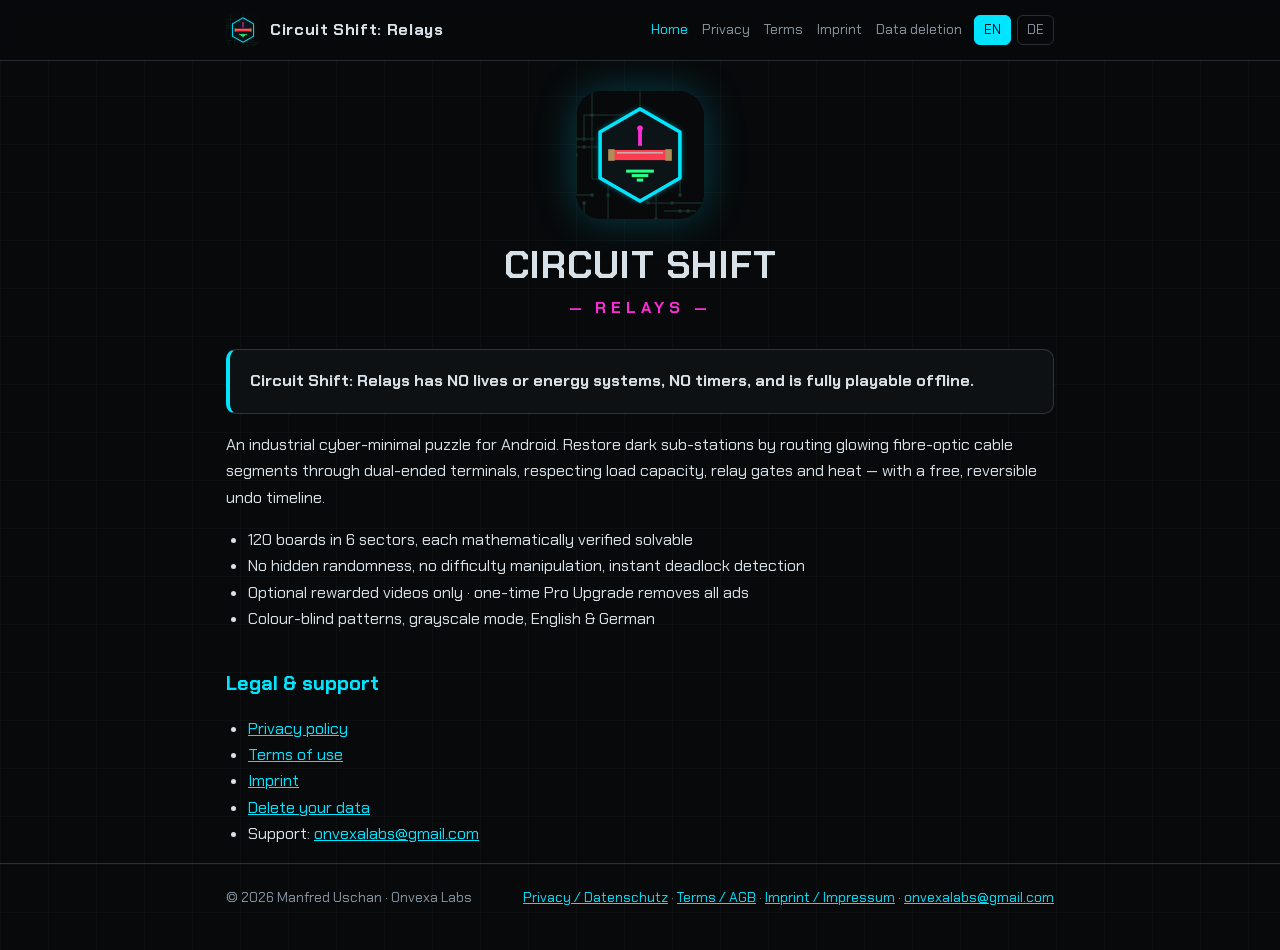
==== index.html @ 5c8f2fd6 "Legal pages v2" ====
<!doctype html>
<html lang="en">
<head>
  <meta charset="utf-8">
  <meta name="viewport" content="width=device-width, initial-scale=1">
  <title>Circuit Shift: Relays · Circuit Shift: Relays</title>
  <meta name="title-en" content="Circuit Shift: Relays · Circuit Shift: Relays">
  <meta name="title-de" content="Circuit Shift: Relays · Circuit Shift: Relays">
  <meta name="description" content="Cozy fairy-light colour sorting puzzle for Android. No lives, no timers, fully offline.">
  <meta name="theme-color" content="#07090b">
  <link rel="icon" type="image/png" href="assets/favicon.png">
  <link rel="apple-touch-icon" href="assets/apple-touch-icon.png">
  <link rel="stylesheet" href="assets/style.css">
  <script src="assets/site.js"></script>
</head>
<body>
  <header class="top">
    <div class="wrap bar">
      <a class="brand" href="index.html"><img src="assets/icon.png" alt="">Circuit Shift: Relays</a>
      <nav class="links">
        <a href="index.html" aria-current="page"><span data-lang="en">Home</span><span data-lang="de">Start</span></a>
        <a href="privacy.html"><span data-lang="en">Privacy</span><span data-lang="de">Datenschutz</span></a>
        <a href="terms.html"><span data-lang="en">Terms</span><span data-lang="de">Nutzungsbedingungen</span></a>
        <a href="imprint.html"><span data-lang="en">Imprint</span><span data-lang="de">Impressum</span></a>
        <a href="delete-data.html"><span data-lang="en">Data deletion</span><span data-lang="de">Datenlöschung</span></a>
      </nav>
      <div class="lang" role="group" aria-label="Language">
        <button type="button" data-set="en" aria-pressed="false">EN</button>
        <button type="button" data-set="de" aria-pressed="false">DE</button>
      </div>
    </div>
  </header>
  <main class="wrap">
    <article data-lang="en" lang="en">

      <section class="hero">
        <img src="assets/icon.png" alt="Circuit Shift: Relays icon" width="128" height="128">
        <h1>CIRCUIT SHIFT</h1>
        <div class="sub">— RELAYS —</div>
      </section>
      <p class="card promise"><strong>Circuit Shift: Relays has NO lives or energy systems, NO timers, and is fully playable offline.</strong></p>
      <p>An industrial cyber-minimal puzzle for Android. Restore dark sub-stations by routing glowing fibre-optic cable segments
      through dual-ended terminals, respecting load capacity, relay gates and heat — with a free, reversible undo timeline.</p>
      <ul>
        <li>120 boards in 6 sectors, each mathematically verified solvable</li>
        <li>No hidden randomness, no difficulty manipulation, instant deadlock detection</li>
        <li>Optional rewarded videos only · one-time Pro Upgrade removes all ads</li>
        <li>Colour-blind patterns, grayscale mode, English &amp; German</li>
      </ul>
      <h2>Legal &amp; support</h2>
      <ul>
        <li><a href="privacy.html">Privacy policy</a></li>
        <li><a href="terms.html">Terms of use</a></li>
        <li><a href="imprint.html">Imprint</a></li>
        <li><a href="delete-data.html">Delete your data</a></li>
        <li>Support: <a href="mailto:onvexalabs@gmail.com">onvexalabs@gmail.com</a></li>
      </ul>

    </article>
    <article data-lang="de" lang="de">

      <section class="hero">
        <img src="assets/icon.png" alt="Circuit Shift: Relays Icon" width="128" height="128">
        <h1>CIRCUIT SHIFT</h1>
        <div class="sub">— RELAYS —</div>
      </section>
      <p class="card promise"><strong>Circuit Shift: Relays hat KEINE Leben- oder Energiesysteme, KEINE Timer und ist vollständig offline spielbar.</strong></p>
      <p>Ein gemütliches, entspannendes Farb-Sortierrätsel für Android. Häng die Lichterketten auf: Bewege leuchtende
      Lampen von den Enden der Ketten, bis jede Farbe ihre eigene Kette hat – und der ganze Raum zu leuchten beginnt.</p>
      <ul>
        <li>120 ausgewählte Rätsel in sechs gemütlichen Räumen, jedes garantiert lösbar</li>
        <li>Leicht zu lernen: Lampe am Ende einer Kette antippen, Ziel antippen</li>
        <li>Kostenloses Rückgängig, hilfreiche Tipps, keine Timer, keine Leben – komplett offline</li>
        <li>Jede Farbe hat ihre eigene Lampenform (Herz, Stern, Blume …), Deutsch &amp; Englisch</li>
      </ul>
      <h2>Rechtliches &amp; Support</h2>
      <ul>
        <li><a href="privacy.html?lang=de">Datenschutzerklärung</a></li>
        <li><a href="terms.html?lang=de">Nutzungsbedingungen</a></li>
        <li><a href="imprint.html?lang=de">Impressum</a></li>
        <li><a href="delete-data.html?lang=de">Datenlöschung</a></li>
        <li>Support: <a href="mailto:onvexalabs@gmail.com">onvexalabs@gmail.com</a></li>
      </ul>

    </article>
  </main>
  <footer>
    <div class="wrap">
      <span>© 2026 Manfred Uschan · Onvexa Labs</span>
      <span><a href="privacy.html">Privacy / Datenschutz</a> · <a href="terms.html">Terms / AGB</a> · <a href="imprint.html">Imprint / Impressum</a> · <a href="mailto:onvexalabs@gmail.com">onvexalabs@gmail.com</a></span>
    </div>
  </footer>
</body>
</html>
---- assets/style.css ----
@font-face { font-family: "Chakra Petch"; src: url("fonts/ChakraPetch-Regular.ttf") format("truetype"); font-weight: 400; font-display: swap; }
@font-face { font-family: "Chakra Petch"; src: url("fonts/ChakraPetch-Bold.ttf") format("truetype"); font-weight: 700; font-display: swap; }
:root {
  --bg: #07090b;
  --panel: #0d1114;
  --trace: #12221c;
  --text: #d8e1e8;
  --dim: #8a97a3;
  --accent: #00e5ff;
  --accent2: #ff2bd6;
  --warn: #ffb000;
  --line: rgba(107, 118, 130, .35);
}
* { box-sizing: border-box; }
html { -webkit-text-size-adjust: 100%; }
body {
  margin: 0;
  background: var(--bg);
  background-image:
    linear-gradient(rgba(255,255,255,.025) 1px, transparent 1px),
    linear-gradient(90deg, rgba(255,255,255,.025) 1px, transparent 1px);
  background-size: 48px 48px;
  color: var(--text);
  font: 16px/1.65 "Chakra Petch", system-ui, -apple-system, "Segoe UI", Roboto, sans-serif;
}
a { color: var(--accent); }
a:hover { color: #7ff3ff; }
header.top {
  border-bottom: 1px solid var(--line);
  background: rgba(7, 9, 11, .92);
  position: sticky; top: 0; z-index: 5;
  backdrop-filter: blur(6px);
}
.wrap { max-width: 860px; margin: 0 auto; padding: 0 16px; }
.bar { display: flex; align-items: center; gap: 12px; min-height: 60px; flex-wrap: wrap; }
.brand { display: flex; align-items: center; gap: 10px; color: var(--text); text-decoration: none; font-weight: 700; letter-spacing: .04em; }
.brand img { width: 34px; height: 34px; border-radius: 8px; }
nav.links { display: flex; gap: 14px; flex-wrap: wrap; margin-left: auto; font-size: 14px; }
nav.links a { color: var(--dim); text-decoration: none; }
nav.links a[aria-current="page"], nav.links a:hover { color: var(--accent); }
.lang { display: flex; gap: 6px; }
.lang button {
  background: transparent; color: var(--dim); border: 1px solid var(--line);
  border-radius: 6px; padding: 3px 9px; font: inherit; font-size: 13px; cursor: pointer;
}
.lang button[aria-pressed="true"] { color: var(--bg); background: var(--accent); border-color: var(--accent); }
main { padding: 28px 0 60px; }
h1 { font-size: 30px; line-height: 1.2; margin: 8px 0 6px; letter-spacing: .02em; }
h2 { font-size: 20px; margin: 34px 0 8px; color: var(--accent); }
h3 { font-size: 17px; margin: 22px 0 6px; }
.meta { color: var(--dim); font-size: 14px; margin-bottom: 18px; }
.card {
  background: var(--panel); border: 1px solid var(--line); border-radius: 10px;
  padding: 18px 20px; margin: 18px 0;
}
.hero { text-align: center; padding: 30px 0 10px; }
.hero img { width: 128px; height: 128px; border-radius: 26px; box-shadow: 0 0 40px rgba(0,229,255,.25); }
.hero h1 { font-size: 38px; margin-top: 16px; }
.hero .sub { color: var(--accent2); letter-spacing: .3em; font-weight: 700; }
.promise { border-left: 4px solid var(--accent); }
.todo { background: rgba(255,176,0,.15); color: var(--warn); border: 1px dashed var(--warn); padding: 0 4px; border-radius: 4px; }
table { width: 100%; border-collapse: collapse; font-size: 15px; }
th, td { text-align: left; vertical-align: top; padding: 8px 10px; border-bottom: 1px solid var(--line); }
th { color: var(--dim); font-weight: 600; }
.tablewrap { overflow-x: auto; }
ul { padding-left: 22px; }
footer { border-top: 1px solid var(--line); color: var(--dim); font-size: 14px; padding: 22px 0 40px; }
footer .wrap { display: flex; gap: 16px; flex-wrap: wrap; justify-content: space-between; }
code { background: #111a1f; padding: 1px 5px; border-radius: 4px; font-size: 14px; }
/* language switching: without JS both languages stay visible */
html.js [data-lang] { display: none; }
html.js.lang-en [data-lang="en"], html.js.lang-de [data-lang="de"] { display: block; }
html:not(.js) [data-lang="de"] { border-top: 1px solid var(--line); margin-top: 40px; padding-top: 10px; }
@media (max-width: 560px) {
  h1 { font-size: 25px; }
  .hero h1 { font-size: 30px; }
  nav.links { width: 100%; margin-left: 0; }
}
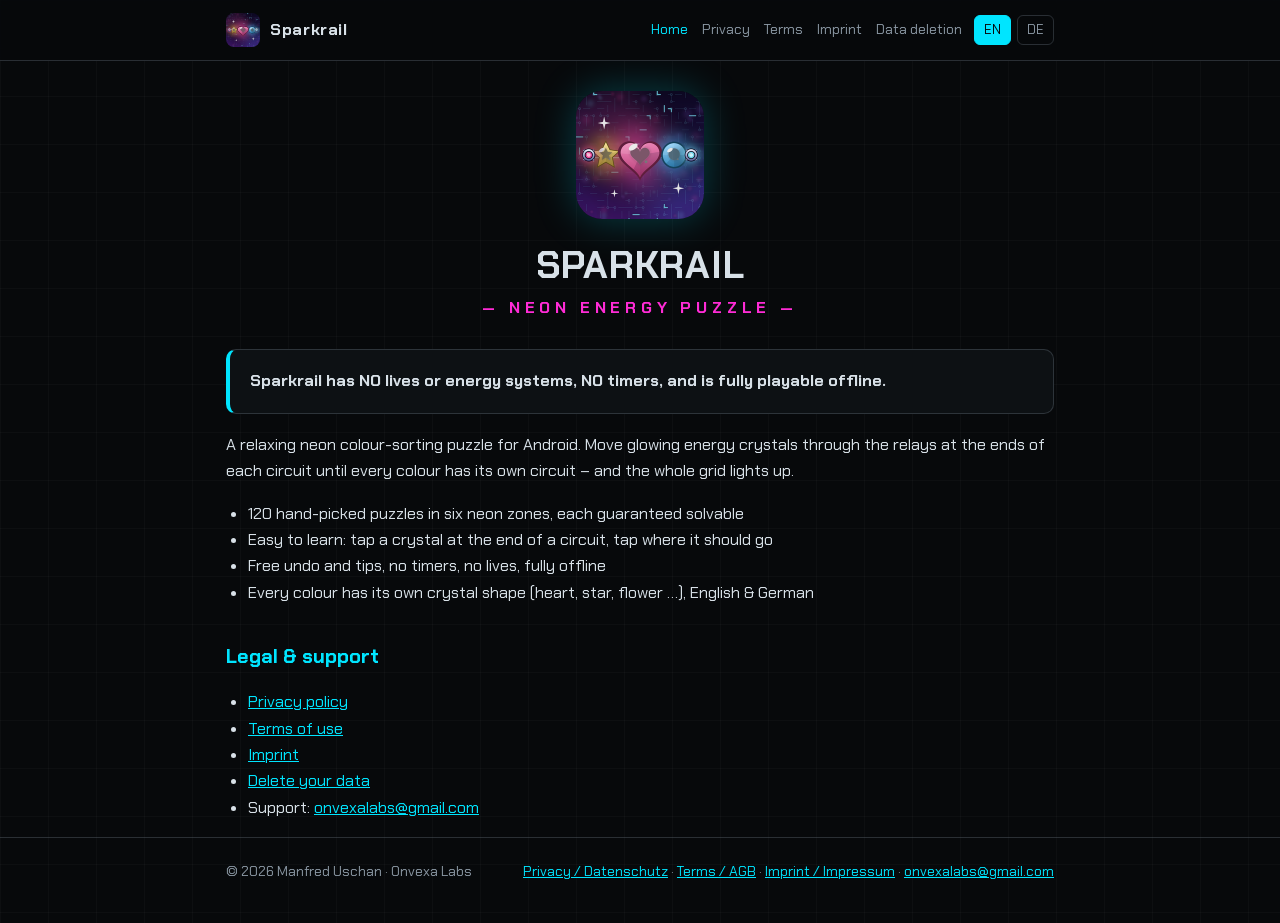
==== commit 0e2e2d2a: "Rename to Sparkrail" ====
--- a/index.html
+++ b/index.html
@@ -3,10 +3,10 @@
 <head>
   <meta charset="utf-8">
   <meta name="viewport" content="width=device-width, initial-scale=1">
-  <title>Circuit Shift: Relays · Circuit Shift: Relays</title>
-  <meta name="title-en" content="Circuit Shift: Relays · Circuit Shift: Relays">
-  <meta name="title-de" content="Circuit Shift: Relays · Circuit Shift: Relays">
-  <meta name="description" content="Cozy fairy-light colour sorting puzzle for Android. No lives, no timers, fully offline.">
+  <title>Sparkrail</title>
+  <meta name="title-en" content="Sparkrail">
+  <meta name="title-de" content="Sparkrail">
+  <meta name="description" content="Neon energy-circuit colour sorting puzzle for Android. No lives, no timers, fully offline.">
   <meta name="theme-color" content="#07090b">
   <link rel="icon" type="image/png" href="assets/favicon.png">
   <link rel="apple-touch-icon" href="assets/apple-touch-icon.png">
@@ -16,7 +16,7 @@
 <body>
   <header class="top">
     <div class="wrap bar">
-      <a class="brand" href="index.html"><img src="assets/icon.png" alt="">Circuit Shift: Relays</a>
+      <a class="brand" href="index.html"><img src="assets/icon.png" alt="">Sparkrail</a>
       <nav class="links">
         <a href="index.html" aria-current="page"><span data-lang="en">Home</span><span data-lang="de">Start</span></a>
         <a href="privacy.html"><span data-lang="en">Privacy</span><span data-lang="de">Datenschutz</span></a>
@@ -34,18 +34,18 @@
     <article data-lang="en" lang="en">
 
       <section class="hero">
-        <img src="assets/icon.png" alt="Circuit Shift: Relays icon" width="128" height="128">
-        <h1>CIRCUIT SHIFT</h1>
-        <div class="sub">— RELAYS —</div>
+        <img src="assets/icon.png" alt="Sparkrail icon" width="128" height="128">
+        <h1>SPARKRAIL</h1>
+        <div class="sub">— NEON ENERGY PUZZLE —</div>
       </section>
-      <p class="card promise"><strong>Circuit Shift: Relays has NO lives or energy systems, NO timers, and is fully playable offline.</strong></p>
-      <p>An industrial cyber-minimal puzzle for Android. Restore dark sub-stations by routing glowing fibre-optic cable segments
-      through dual-ended terminals, respecting load capacity, relay gates and heat — with a free, reversible undo timeline.</p>
+      <p class="card promise"><strong>Sparkrail has NO lives or energy systems, NO timers, and is fully playable offline.</strong></p>
+      <p>A relaxing neon colour-sorting puzzle for Android. Move glowing energy crystals through the relays at the ends
+      of each circuit until every colour has its own circuit – and the whole grid lights up.</p>
       <ul>
-        <li>120 boards in 6 sectors, each mathematically verified solvable</li>
-        <li>No hidden randomness, no difficulty manipulation, instant deadlock detection</li>
-        <li>Optional rewarded videos only · one-time Pro Upgrade removes all ads</li>
-        <li>Colour-blind patterns, grayscale mode, English &amp; German</li>
+        <li>120 hand-picked puzzles in six neon zones, each guaranteed solvable</li>
+        <li>Easy to learn: tap a crystal at the end of a circuit, tap where it should go</li>
+        <li>Free undo and tips, no timers, no lives, fully offline</li>
+        <li>Every colour has its own crystal shape (heart, star, flower …), English &amp; German</li>
       </ul>
       <h2>Legal &amp; support</h2>
       <ul>
@@ -60,18 +60,18 @@
     <article data-lang="de" lang="de">
 
       <section class="hero">
-        <img src="assets/icon.png" alt="Circuit Shift: Relays Icon" width="128" height="128">
-        <h1>CIRCUIT SHIFT</h1>
-        <div class="sub">— RELAYS —</div>
+        <img src="assets/icon.png" alt="Sparkrail Icon" width="128" height="128">
+        <h1>SPARKRAIL</h1>
+        <div class="sub">— NEON ENERGY PUZZLE —</div>
       </section>
-      <p class="card promise"><strong>Circuit Shift: Relays hat KEINE Leben- oder Energiesysteme, KEINE Timer und ist vollständig offline spielbar.</strong></p>
-      <p>Ein gemütliches, entspannendes Farb-Sortierrätsel für Android. Häng die Lichterketten auf: Bewege leuchtende
-      Lampen von den Enden der Ketten, bis jede Farbe ihre eigene Kette hat – und der ganze Raum zu leuchten beginnt.</p>
+      <p class="card promise"><strong>Sparkrail hat KEINE Leben- oder Energiesysteme, KEINE Timer und ist vollständig offline spielbar.</strong></p>
+      <p>Ein entspannendes Neon-Farb-Sortierrätsel für Android. Bewege leuchtende Energiekristalle über die Relais an den
+      Enden der Kreise, bis jede Farbe ihren eigenen Kreis hat – und das ganze Netz aufleuchtet.</p>
       <ul>
-        <li>120 ausgewählte Rätsel in sechs gemütlichen Räumen, jedes garantiert lösbar</li>
-        <li>Leicht zu lernen: Lampe am Ende einer Kette antippen, Ziel antippen</li>
+        <li>120 ausgewählte Rätsel in sechs Neon-Zonen, jedes garantiert lösbar</li>
+        <li>Leicht zu lernen: Kristall am Ende eines Kreises antippen, Ziel antippen</li>
         <li>Kostenloses Rückgängig, hilfreiche Tipps, keine Timer, keine Leben – komplett offline</li>
-        <li>Jede Farbe hat ihre eigene Lampenform (Herz, Stern, Blume …), Deutsch &amp; Englisch</li>
+        <li>Jede Farbe hat ihre eigene Kristallform (Herz, Stern, Blume …), Deutsch &amp; Englisch</li>
       </ul>
       <h2>Rechtliches &amp; Support</h2>
       <ul>
